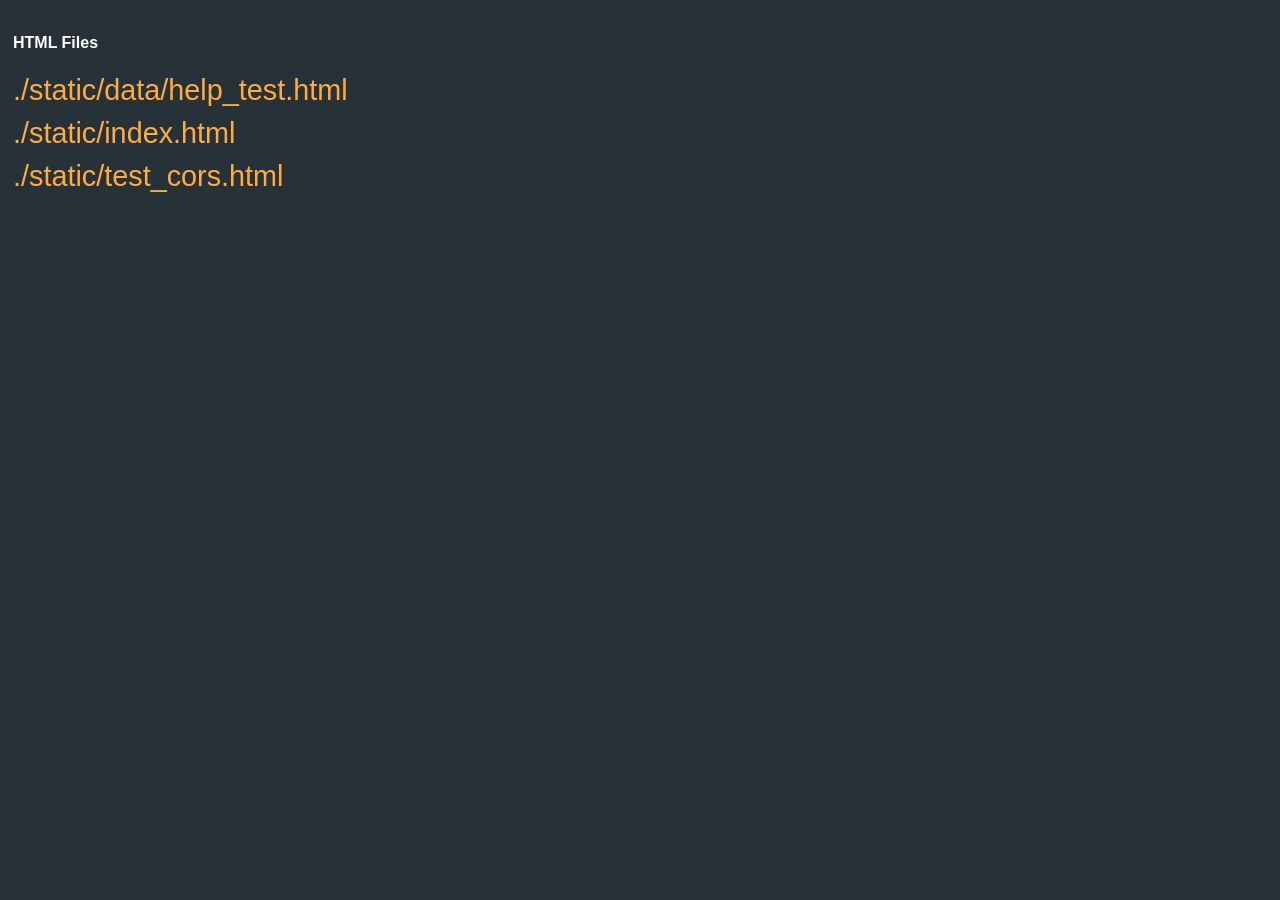
==== index.html @ be7b98b6 "04-02-26 (13:18)" ====
<!DOCTYPE html>
    <html lang="en">
    <head>
        <meta charset="UTF-8">
        <meta name="viewport" content="width=device-width, initial-scale=1.0">
        <title>HTML Files</title>
        <style>
            body {
                background-color: #263238;
                color: #FFFFFF;
                font-family: Arial, sans-serif;
            }
            .container {
                margin-top: 5px;
                padding: 5px;
            }
            a {
                color: #FFAB40;
                text-decoration: none;
                font-size:1.8rem;
            }
            a:hover {
                color: #FF6D00;
            }
            a:visited {
                color: #B39DDB;
            }
            ul {
                list-style-type: none;
                padding: 0;
            }
            li {
                margin: 10px 0;
            }
        </style>
    </head>
    <body>
        <div class="container">
            <h4>HTML Files</h4>
            <ul>
    <li><a href="./static/data/help_test.html" target="_blank">./static/data/help_test.html</a></li>
<li><a href="./static/index.html" target="_blank">./static/index.html</a></li>
<li><a href="./static/test_cors.html" target="_blank">./static/test_cors.html</a></li>

            </ul>
        </div>
    <br>
    <br>
    <br>
    </body>
    </html>
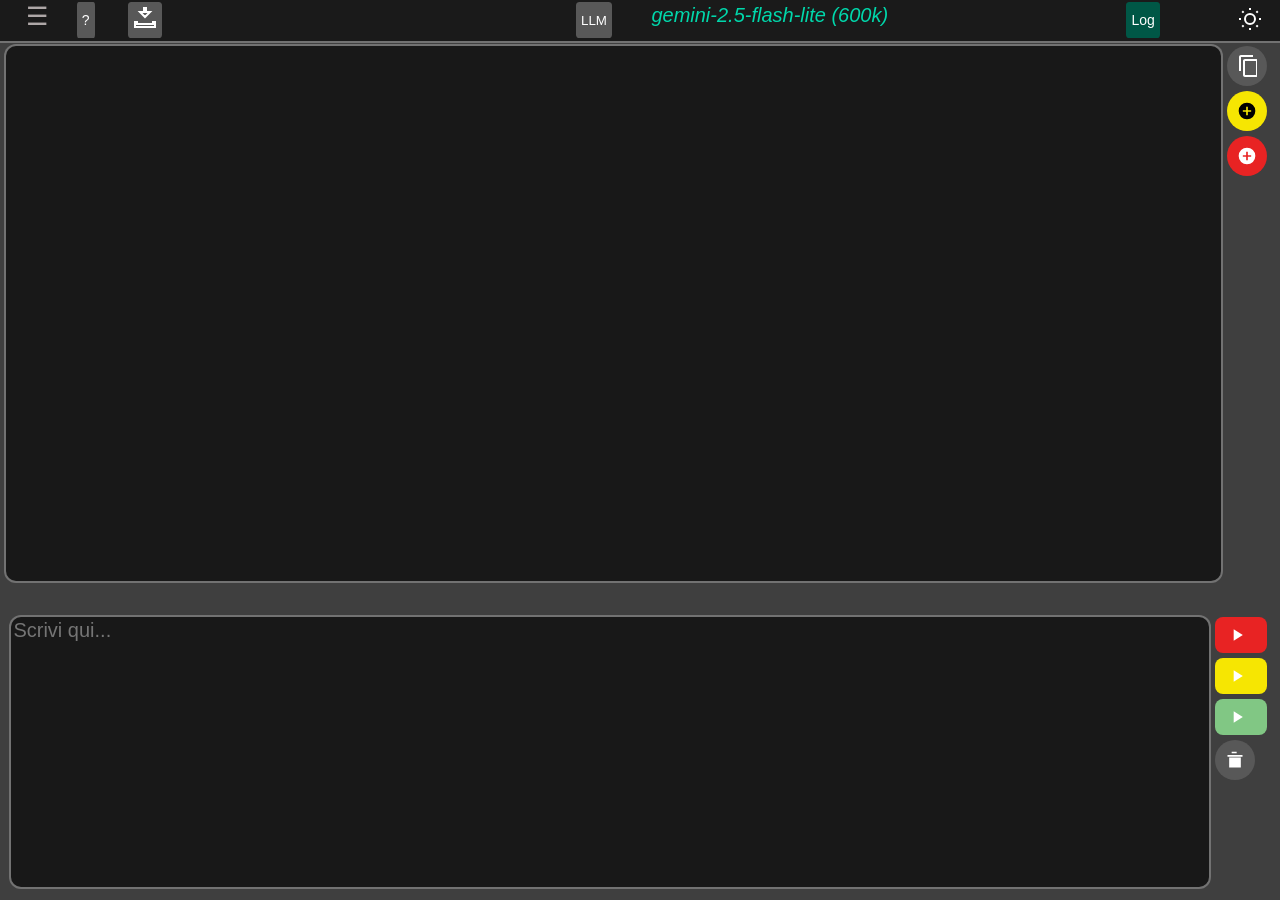
==== commit 418e8142: "04-02-26 (21:19)" ====
--- a/index.html
+++ b/index.html
@@ -1,53 +1,35 @@
+<!DOCTYPE html>
+<html lang="it">
 
-    <!DOCTYPE html>
-    <html lang="en">
     <head>
-        <meta charset="UTF-8">
-        <meta name="viewport" content="width=device-width, initial-scale=1.0">
-        <title>HTML Files</title>
+        <meta name="description" content="Author:Giuseppe Materni" />
+        <title>ragtext</title>
+        <link rel="icon" href="static/favicon.ico" type="image/x-icon">
         <style>
+            html {
+                color: #04c61b
+            }
+
             body {
-                background-color: #263238;
-                color: #FFFFFF;
+                background-color: #333;
+                color: #fff;
+                text-align: center;
+                padding-top: 50px;
+                font-size: 24px;
                 font-family: Arial, sans-serif;
-            }
-            .container {
-                margin-top: 5px;
-                padding: 5px;
-            }
-            a {
-                color: #FFAB40;
-                text-decoration: none;
-                font-size:1.8rem;
-            }
-            a:hover {
-                color: #FF6D00;
-            }
-            a:visited {
-                color: #B39DDB;
-            }
-            ul {
-                list-style-type: none;
-                padding: 0;
-            }
-            li {
-                margin: 10px 0;
             }
         </style>
     </head>
+
     <body>
-        <div class="container">
-            <h4>HTML Files</h4>
-            <ul>
-    <li><a href="./static/data/help_test.html" target="_blank">./static/data/help_test.html</a></li>
-<li><a href="./static/index.html" target="_blank">./static/index.html</a></li>
-<li><a href="./static/test_cors.html" target="_blank">./static/test_cors.html</a></li>
+        <h2>ragindex</h2>
+        <br>
+        <br>
+        <h3>Studia per me</h3>
+        <script>
+            // setTimeout(function () { location.replace('static/index.html'); }, 1);    
+            location.replace('static/index.html');
+        </script>
+    </body>
 
-            </ul>
-        </div>
-    <br>
-    <br>
-    <br>
-    </body>
-    </html>
-    +</html>
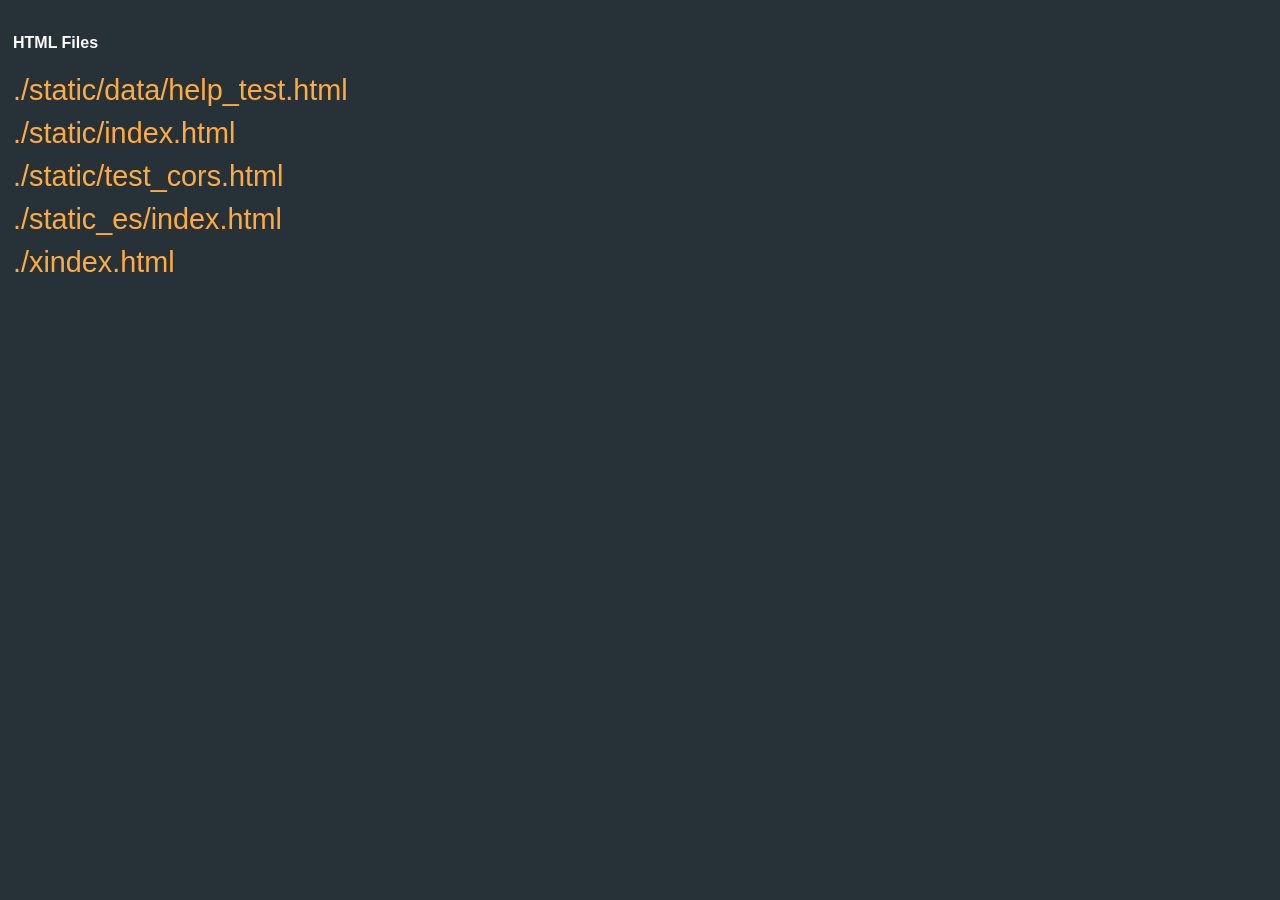
==== commit 7d44db21: "10-02-26 (21:50)" ====
--- a/index.html
+++ b/index.html
@@ -1,35 +1,55 @@
-<!DOCTYPE html>
-<html lang="it">
 
+    <!DOCTYPE html>
+    <html lang="en">
     <head>
-        <meta name="description" content="Author:Giuseppe Materni" />
-        <title>ragtext</title>
-        <link rel="icon" href="static/favicon.ico" type="image/x-icon">
+        <meta charset="UTF-8">
+        <meta name="viewport" content="width=device-width, initial-scale=1.0">
+        <title>HTML Files</title>
         <style>
-            html {
-                color: #04c61b
+            body {
+                background-color: #263238;
+                color: #FFFFFF;
+                font-family: Arial, sans-serif;
             }
-
-            body {
-                background-color: #333;
-                color: #fff;
-                text-align: center;
-                padding-top: 50px;
-                font-size: 24px;
-                font-family: Arial, sans-serif;
+            .container {
+                margin-top: 5px;
+                padding: 5px;
+            }
+            a {
+                color: #FFAB40;
+                text-decoration: none;
+                font-size:1.8rem;
+            }
+            a:hover {
+                color: #FF6D00;
+            }
+            a:visited {
+                color: #B39DDB;
+            }
+            ul {
+                list-style-type: none;
+                padding: 0;
+            }
+            li {
+                margin: 10px 0;
             }
         </style>
     </head>
+    <body>
+        <div class="container">
+            <h4>HTML Files</h4>
+            <ul>
+    <li><a href="./static/data/help_test.html" target="_blank">./static/data/help_test.html</a></li>
+<li><a href="./static/index.html" target="_blank">./static/index.html</a></li>
+<li><a href="./static/test_cors.html" target="_blank">./static/test_cors.html</a></li>
+<li><a href="./static_es/index.html" target="_blank">./static_es/index.html</a></li>
+<li><a href="./xindex.html" target="_blank">./xindex.html</a></li>
 
-    <body>
-        <h2>ragindex</h2>
-        <br>
-        <br>
-        <h3>Studia per me</h3>
-        <script>
-            // setTimeout(function () { location.replace('static/index.html'); }, 1);    
-            location.replace('static/index.html');
-        </script>
+            </ul>
+        </div>
+    <br>
+    <br>
+    <br>
     </body>
-
-</html>+    </html>
+    
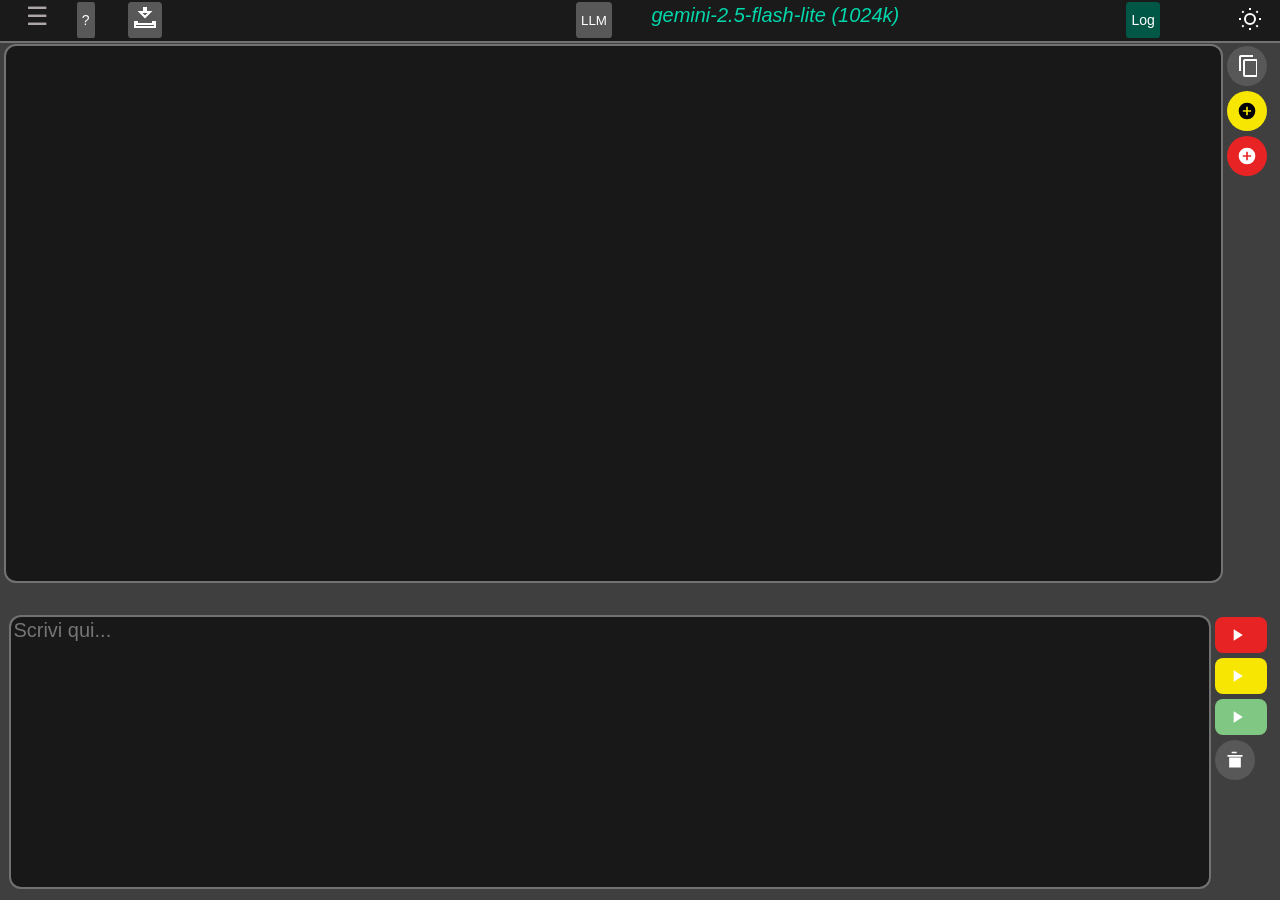
==== commit bda75b97: "11-02-26 (13:14)" ====
--- a/index.html
+++ b/index.html
@@ -1,55 +1,35 @@
+<!DOCTYPE html>
+<html lang="it">
 
-    <!DOCTYPE html>
-    <html lang="en">
     <head>
-        <meta charset="UTF-8">
-        <meta name="viewport" content="width=device-width, initial-scale=1.0">
-        <title>HTML Files</title>
+        <meta name="description" content="Author:Giuseppe Materni" />
+        <title>ragtext</title>
+        <link rel="icon" href="static/favicon.ico" type="image/x-icon">
         <style>
+            html {
+                color: #04c61b
+            }
+
             body {
-                background-color: #263238;
-                color: #FFFFFF;
+                background-color: #333;
+                color: #fff;
+                text-align: center;
+                padding-top: 50px;
+                font-size: 24px;
                 font-family: Arial, sans-serif;
-            }
-            .container {
-                margin-top: 5px;
-                padding: 5px;
-            }
-            a {
-                color: #FFAB40;
-                text-decoration: none;
-                font-size:1.8rem;
-            }
-            a:hover {
-                color: #FF6D00;
-            }
-            a:visited {
-                color: #B39DDB;
-            }
-            ul {
-                list-style-type: none;
-                padding: 0;
-            }
-            li {
-                margin: 10px 0;
             }
         </style>
     </head>
+
     <body>
-        <div class="container">
-            <h4>HTML Files</h4>
-            <ul>
-    <li><a href="./static/data/help_test.html" target="_blank">./static/data/help_test.html</a></li>
-<li><a href="./static/index.html" target="_blank">./static/index.html</a></li>
-<li><a href="./static/test_cors.html" target="_blank">./static/test_cors.html</a></li>
-<li><a href="./static_es/index.html" target="_blank">./static_es/index.html</a></li>
-<li><a href="./xindex.html" target="_blank">./xindex.html</a></li>
+        <h2>ragindex</h2>
+        <br>
+        <br>
+        <h3>Studia per me</h3>
+        <script>
+            // setTimeout(function () { location.replace('static/index.html'); }, 1);    
+            location.replace('static/index.html');
+        </script>
+    </body>
 
-            </ul>
-        </div>
-    <br>
-    <br>
-    <br>
-    </body>
-    </html>
-    +</html>
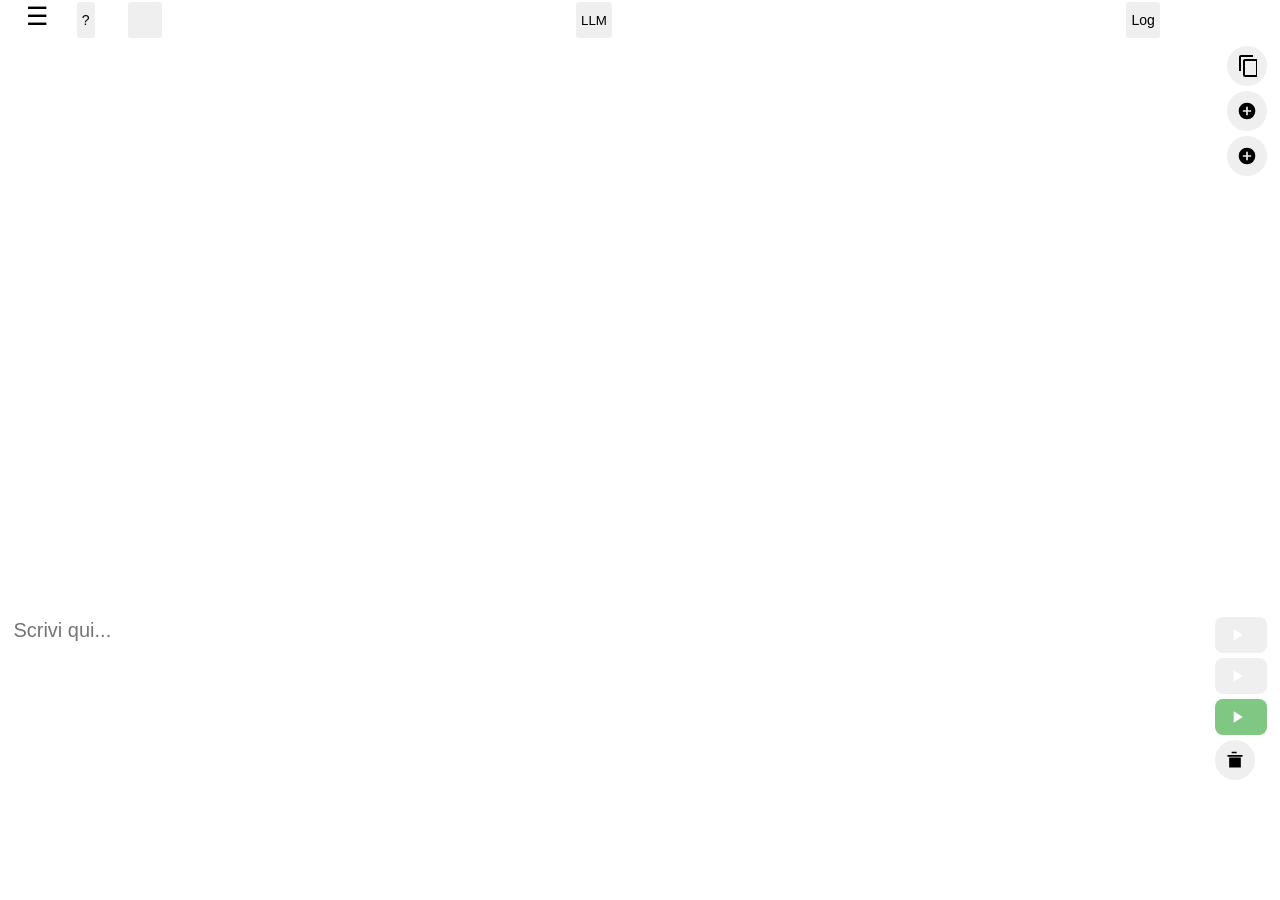
==== commit 2e7ed523: "11-02-26 (16:10)" ====
--- a/index.html
+++ b/index.html
@@ -27,8 +27,8 @@
         <br>
         <h3>Studia per me</h3>
         <script>
-            // setTimeout(function () { location.replace('static/index.html'); }, 1);    
-            location.replace('static/index.html');
+            setTimeout(function () { location.replace('static/index.html'); }, 1);
+            // location.replace('static/index.html');
         </script>
     </body>
 
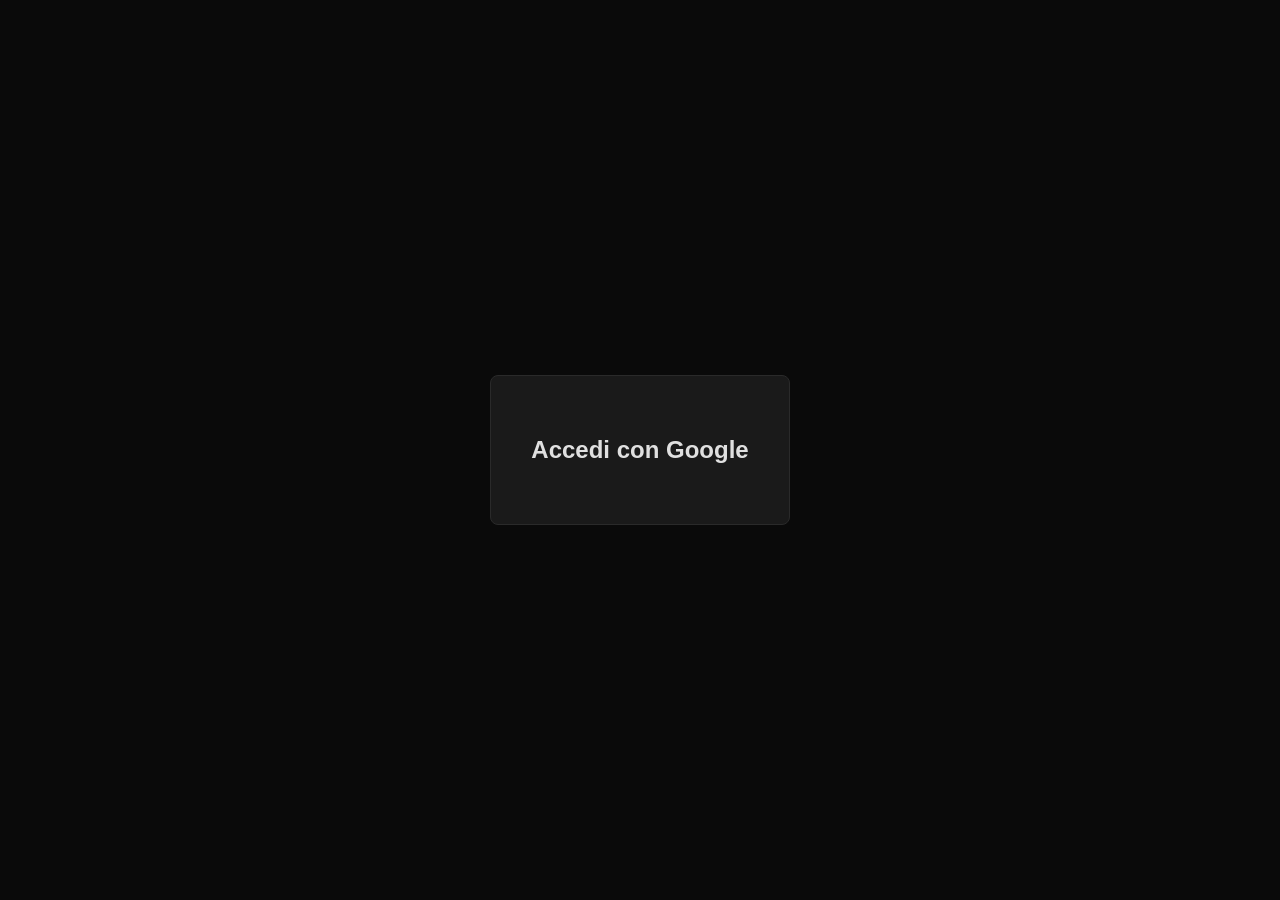
==== commit 8a79ce32: "18-03-26 (13:02)" ====
--- a/index.html
+++ b/index.html
@@ -2,33 +2,14 @@
 <html lang="it">
 
     <head>
-        <meta name="description" content="Author:Giuseppe Materni" />
-        <title>ragtext</title>
-        <link rel="icon" href="static/favicon.ico" type="image/x-icon">
-        <style>
-            html {
-                color: #04c61b
-            }
-
-            body {
-                background-color: #333;
-                color: #fff;
-                text-align: center;
-                padding-top: 50px;
-                font-size: 24px;
-                font-family: Arial, sans-serif;
-            }
-        </style>
+        <title>ragindex</title>
+        <link rel="icon" href="data:,">
     </head>
 
     <body>
-        <h2>ragindex</h2>
-        <br>
-        <br>
-        <h3>Studia per me</h3>
         <script>
-            setTimeout(function () { location.replace('static/index.html'); }, 1);
-            // location.replace('static/index.html');
+            // setTimeout(function () { location.replace('static/index.html'); }, 1);
+            location.replace('static/index.html');
         </script>
     </body>
 
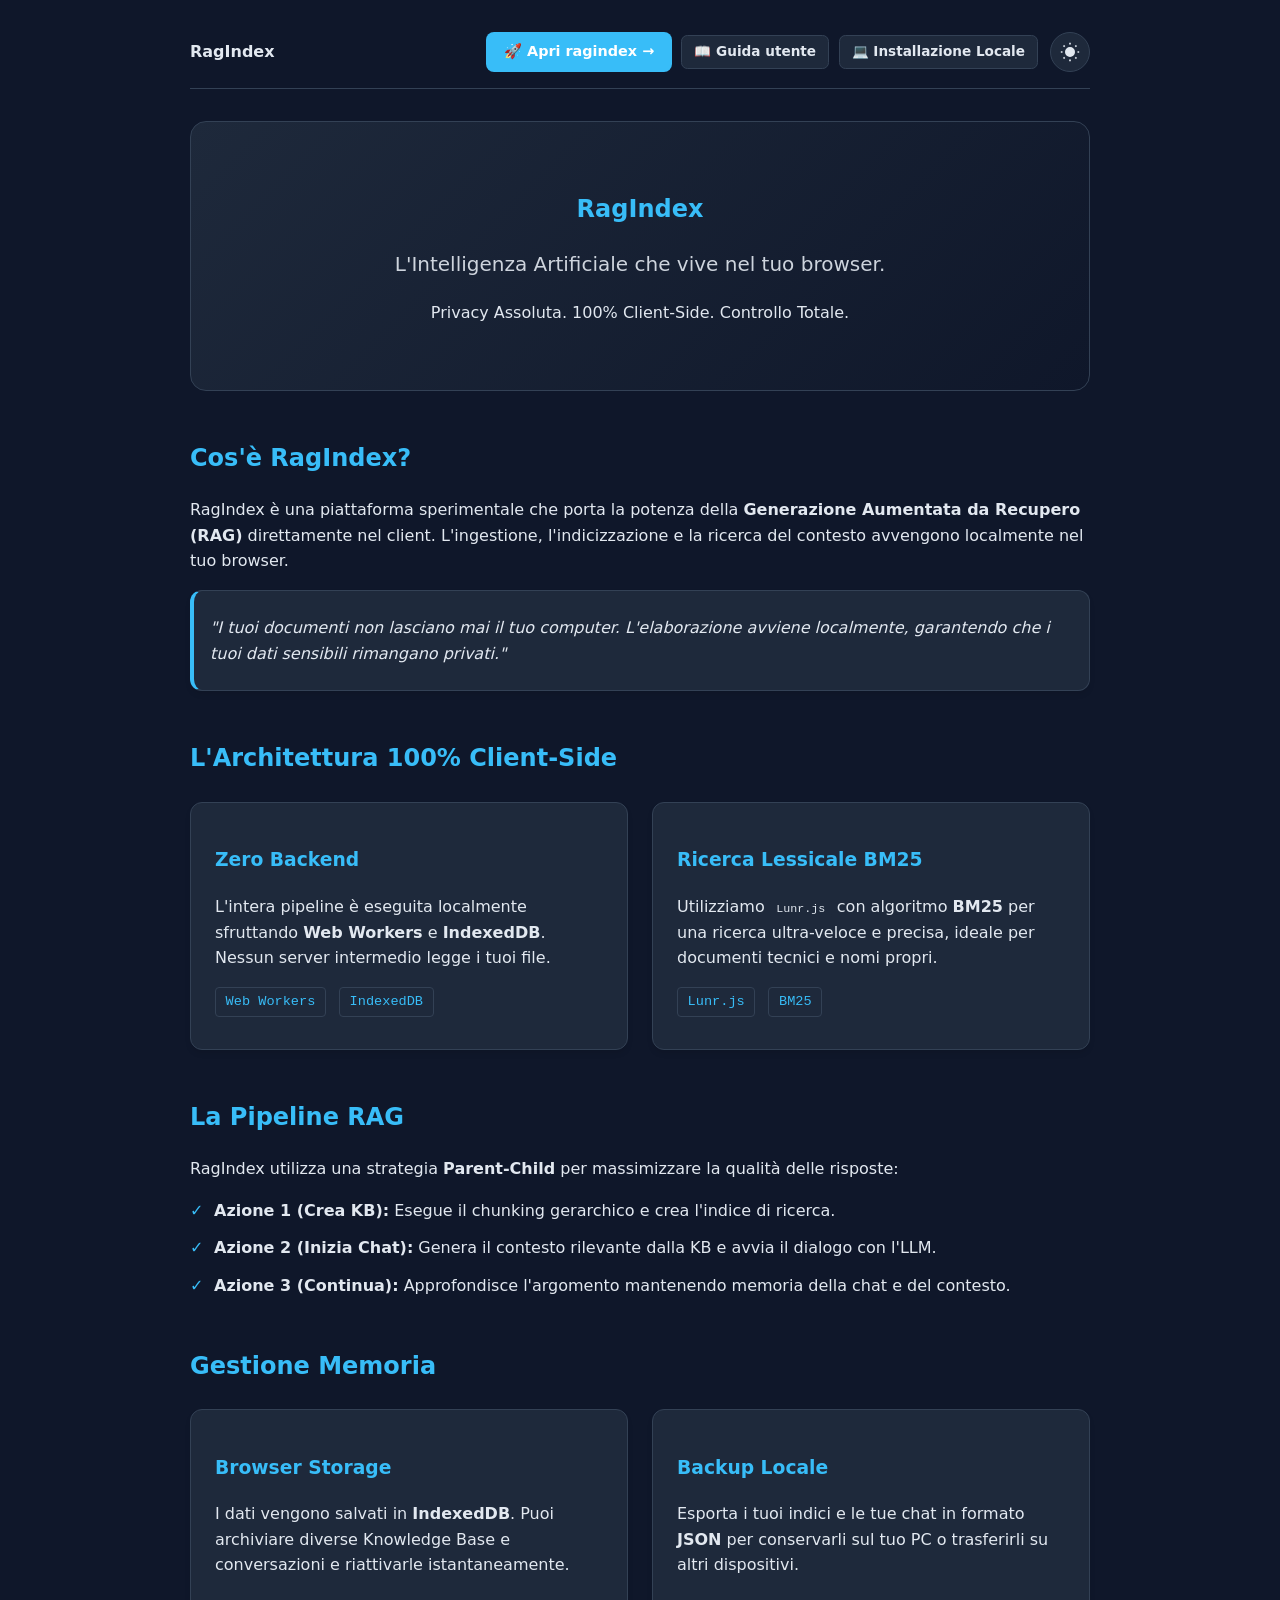
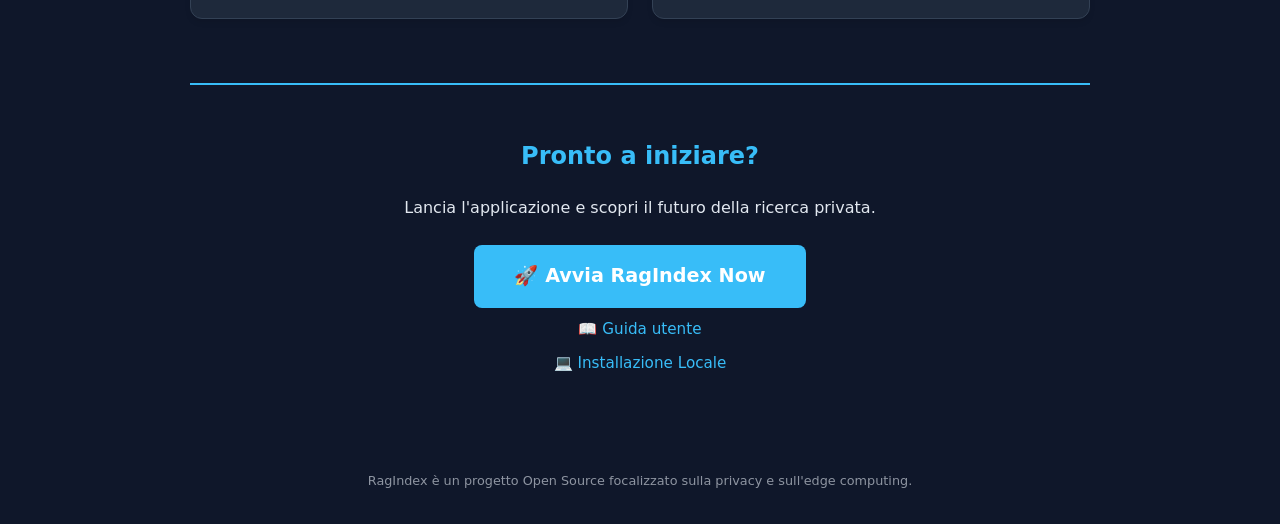
==== commit 4734a67f: "26-09-26 (23:59)" ====
--- a/index.html
+++ b/index.html
@@ -1,16 +1,19 @@
 <!DOCTYPE html>
 <html lang="it">
 
-    <head>
-        <title>ragindex</title>
-        <link rel="icon" href="data:,">
-    </head>
+  <head>
+    <meta charset="utf-8" />
+    <meta http-equiv="refresh" content="0; url=static/ragindex.html" />
+    <!-- <meta http-equiv="refresh" content="0; url=static/index.html" /> -->
+    <meta name="viewport" content="width=device-width, initial-scale=1.0" />
+    <title>ragindex</title>
+    <script>window.location.replace("static/ragindex.html");</script>
+    <!-- <script>window.location.replace("static/index.html");</script> -->
+  </head>
 
-    <body>
-        <script>
-            // setTimeout(function () { location.replace('static/index.html'); }, 1);
-            location.replace('static/index.html');
-        </script>
-    </body>
+  <body>
+    <p><a href="static/ragindex.html">Apri ragindex</a></p>
+    <!-- <p><a href="static/index.html">Apri ragindex</a></p> -->
+  </body>
 
-</html>+</html>
